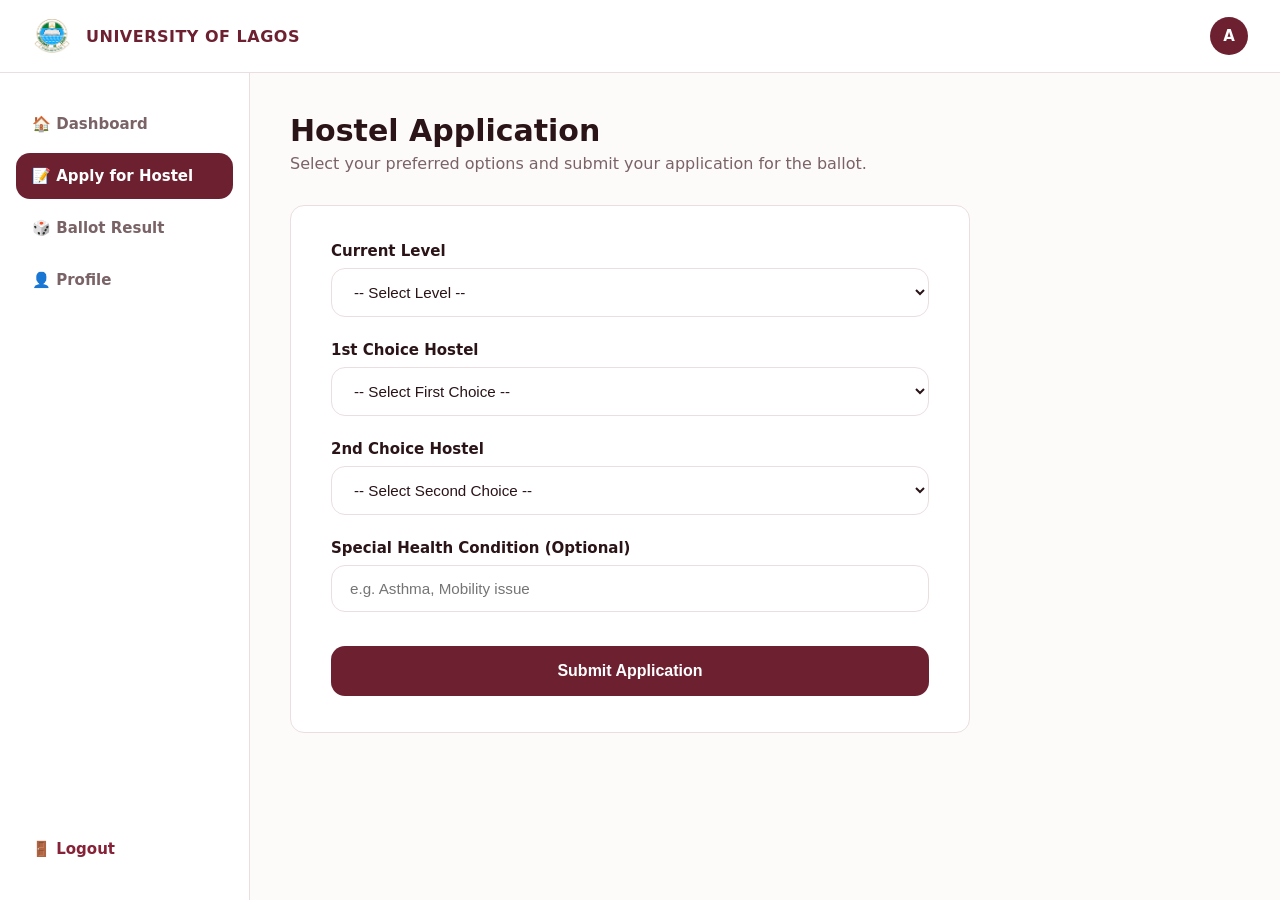
==== apply.html @ 0fb531a6 "added all files" ====
<!DOCTYPE html>
<html lang="en">
<head>
  <meta charset="UTF-8">
  <meta name="viewport" content="width=device-width, initial-scale=1.0">
  <title>Apply for Hostel - UNILAG</title>
  <link rel="stylesheet" href="dashboard.css">
</head>
<body>

  <input type="checkbox" id="menuToggle" class="menu-toggle">

  <header class="header">
    <div class="header-left">
      <label for="menuToggle" class="hamburger"><span></span><span></span><span></span></label>
      <img src="images/unilag-logo.png" alt="UNILAG logo" class="logo">
      <span class="header-title">UNIVERSITY OF LAGOS</span>
    </div>
    <div class="avatar">A</div>
  </header>

  <div class="layout">
    <aside class="sidebar">
      <nav>
        <a href="dashboard.html" class="nav-item">🏠 Dashboard</a>
        <a href="apply.html" class="nav-item active">📝 Apply for Hostel</a>
        <a href="ballot-result.html" class="nav-item">🎲 Ballot Result</a>
        <a href="profile.html" class="nav-item">👤 Profile</a>
      </nav>
      <a href="index.html" class="nav-item logout">🚪 Logout</a>
    </aside>

    <label for="menuToggle" class="overlay"></label>

    <main class="main">
      <h1>Hostel Application</h1>
      <p class="main-subtitle">Select your preferred options and submit your application for the ballot.</p>

      <div class="card form-card">
        <form action="ballot-result.html" method="GET">
          
          <div class="form-group">
            <label for="level">Current Level</label>
            <select id="level" required>
              <option value="">-- Select Level --</option>
              <option value="100">100 Level</option>
              <option value="200">200 Level</option>
              <option value="300">300 Level</option>
              <option value="400">400 Level / Final Year</option>
            </select>
          </div>

          <div class="form-group">
            <label for="hall1">1st Choice Hostel</label>
            <select id="hall1" required>
              <option value="">-- Select First Choice --</option>
              <option value="jafo">Jaja Hall</option>
              <option value="moremi">Moremi Hall</option>
              <option value="enanjoku">Eni Njoku Hall</option>
              <option value="mariere">Mariere Hall</option>
            </select>
          </div>

          <div class="form-group">
            <label for="hall2">2nd Choice Hostel</label>
            <select id="hall2">
              <option value="">-- Select Second Choice --</option>
              <option value="jafo">Jaja Hall</option>
              <option value="moremi">Moremi Hall</option>
              <option value="enanjoku">Eni Njoku Hall</option>
              <option value="mariere">Mariere Hall</option>
            </select>
          </div>

          <div class="form-group">
            <label for="health">Special Health Condition (Optional)</label>
            <input type="text" id="health" placeholder="e.g. Asthma, Mobility issue">
          </div>

          <button type="submit" class="submit-btn">Submit Application</button>
        </form>
      </div>
    </main>
  </div>

</body>
</html>
---- dashboard.css ----
:root {
  --primary: #6D2130;
  --primary-hover: #862237;
  --bg-dark: #4A1420;
  --bg-light: #FDFAFA;
  --text-dark: #2A1418;
  --text-light: #ffffff;
  --text-muted: #7A6367;
  --border-color: #EBDEE0;
  --radius-lg: 14px;
  --transition: 0.2s ease;
}

* {
  margin: 0;
  padding: 0;
  box-sizing: border-box;
}

body {
  font-family: 'Segoe UI', system-ui, -apple-system, sans-serif;
  background-color: var(--bg-light);
  color: var(--text-dark);
}

a {
  text-decoration: none;
  color: inherit;
}

.menu-toggle {
  display: none;
}

html:has(.menu-toggle:checked) {
  overflow: hidden;
}

/* ---------- HEADER ---------- */

.header {
  display: flex;
  align-items: center;
  justify-content: space-between;
  padding: 16px 32px;
  background: var(--text-light);
  border-bottom: 1.5px solid var(--border-color);
  position: sticky;
  top: 0;
  z-index: 20;
}

.header-left {
  display: flex;
  align-items: center;
  gap: 14px;
}

.logo {
  width: 40px;
  height: 40px;
  object-fit: contain;
}

.header-title {
  font-size: 1rem;
  font-weight: 800;
  color: var(--primary);
  letter-spacing: 0.5px;
}

.avatar {
  width: 38px;
  height: 38px;
  border-radius: 50%;
  background: var(--primary);
  color: var(--text-light);
  display: flex;
  align-items: center;
  justify-content: center;
  font-size: 0.9375rem;
  font-weight: 700;
}

.hamburger {
  display: none;
  flex-direction: column;
  gap: 5px;
  width: 24px;
  cursor: pointer;
}

.hamburger span {
  height: 2.5px;
  background: var(--primary);
  border-radius: 2px;
}

/* ---------- LAYOUT & SIDEBAR ---------- */

.layout {
  display: flex;
}

.sidebar {
  width: 250px;
  flex-shrink: 0;
  background: var(--text-light);
  border-right: 1.5px solid var(--border-color);
  padding: 28px 16px;
  display: flex;
  flex-direction: column;
  justify-content: space-between;
  position: fixed;
  top: 73px;
  left: 0;
  height: calc(100vh - 73px);
  z-index: 10;
}

.sidebar nav {
  display: flex;
  flex-direction: column;
  gap: 6px;
}

.nav-item {
  padding: 14px 16px;
  border-radius: var(--radius-lg);
  font-size: 0.9375rem;
  font-weight: 600;
  color: var(--text-muted);
  transition: background var(--transition), color var(--transition);
}

.nav-item:hover {
  background: #F7EDEF;
  color: var(--primary);
}

.nav-item.active {
  background: var(--primary);
  color: var(--text-light);
}

.nav-item.logout {
  color: var(--primary-hover);
}

.nav-item.logout:hover {
  background: #FDF3F2;
}

.overlay {
  display: none;
}

/* ---------- MAIN CONTENT ---------- */

.main {
  flex: 1;
  margin-left: 250px;
  padding: 40px;
}

.main h1 {
  font-size: 1.875rem;
  margin-bottom: 6px;
}

.main-subtitle {
  color: var(--text-muted);
  font-size: 1rem;
  margin-bottom: 32px;
}

.cards-grid {
  display: grid;
  grid-template-columns: repeat(auto-fit, minmax(280px, 1fr));
  gap: 20px;
}

.card {
  background: var(--text-light);
  padding: 24px;
  border-radius: var(--radius-lg);
  border: 1.5px solid var(--border-color);
}

.card h3 {
  font-size: 1.125rem;
  margin-bottom: 12px;
}

.card p {
  color: var(--text-muted);
  font-size: 0.9375rem;
}

.status-badge {
  display: inline-block;
  background: #FFF3C4;
  color: #856404;
  padding: 4px 12px;
  border-radius: 20px;
  font-size: 0.8125rem;
  font-weight: 700;
  margin-bottom: 10px;
}

.status-badge.success {
  background: #D1E7DD;
  color: #0F5132;
}

/* ---------- FORM & APPLY PAGE STYLES ---------- */

.form-card {
  max-width: 680px;
  padding: 36px 40px;
  margin-top: 10px;
}

.form-group {
  margin-bottom: 24px;
  display: flex;
  flex-direction: column;
}

.form-group label {
  display: block;
  font-size: 0.9375rem;
  font-weight: 600;
  margin-bottom: 8px;
  color: var(--text-dark);
}

select,
.form-group input[type="text"] {
  width: 100%;
  padding: 14px 18px;
  border: 1.5px solid var(--border-color);
  border-radius: var(--radius-lg);
  font-size: 0.95rem;
  color: var(--text-dark);
  background: var(--text-light);
  outline: none;
  transition: border-color var(--transition), box-shadow var(--transition);
}

select:focus,
.form-group input[type="text"]:focus {
  border-color: var(--primary-hover);
  box-shadow: 0 0 0 4px rgba(134, 34, 55, 0.12);
}

.submit-btn {
  width: 100%;
  background-color: var(--primary);
  color: var(--text-light);
  padding: 16px;
  border: none;
  border-radius: var(--radius-lg);
  font-size: 1rem;
  font-weight: 700;
  cursor: pointer;
  margin-top: 10px;
  transition: background var(--transition), transform 0.15s ease;
}

.submit-btn:hover {
  background-color: var(--primary-hover);
}

.submit-btn:active {
  transform: scale(0.98);
}

/* ---------- PROFILE & RESULTS PAGE STYLES ---------- */

.info-list {
  margin: 20px 0;
  display: flex;
  flex-direction: column;
  gap: 12px;
}

.info-list p {
  font-size: 0.95rem;
  border-bottom: 1px solid var(--border-color);
  padding-bottom: 8px;
}

.profile-header {
  display: flex;
  align-items: center;
  gap: 16px;
  margin-bottom: 20px;
}

.profile-avatar {
  width: 60px;
  height: 60px;
  border-radius: 50%;
  background: var(--primary);
  color: var(--text-light);
  display: flex;
  align-items: center;
  justify-content: center;
  font-size: 1.5rem;
  font-weight: 700;
}

/* ---------- RESPONSIVE ---------- */

@media (max-width: 768px) {
  .hamburger {
    display: flex;
  }

  .sidebar {
    top: 0;
    height: 100vh;
    z-index: 40;
    transform: translateX(-100%);
    transition: transform 0.25s ease;
    box-shadow: 0 0 40px rgba(0, 0, 0, 0.15);
  }

  .menu-toggle:checked ~ .layout .sidebar {
    transform: translateX(0);
  }

  .overlay {
    display: none;
    position: fixed;
    inset: 0;
    background: rgba(42, 20, 24, 0.4);
    z-index: 30;
  }

  .menu-toggle:checked ~ .layout .overlay {
    display: block;
  }

  .main {
    margin-left: 0;
    padding: 28px 20px;
  }

  .form-card {
    padding: 24px 20px;
  }
}
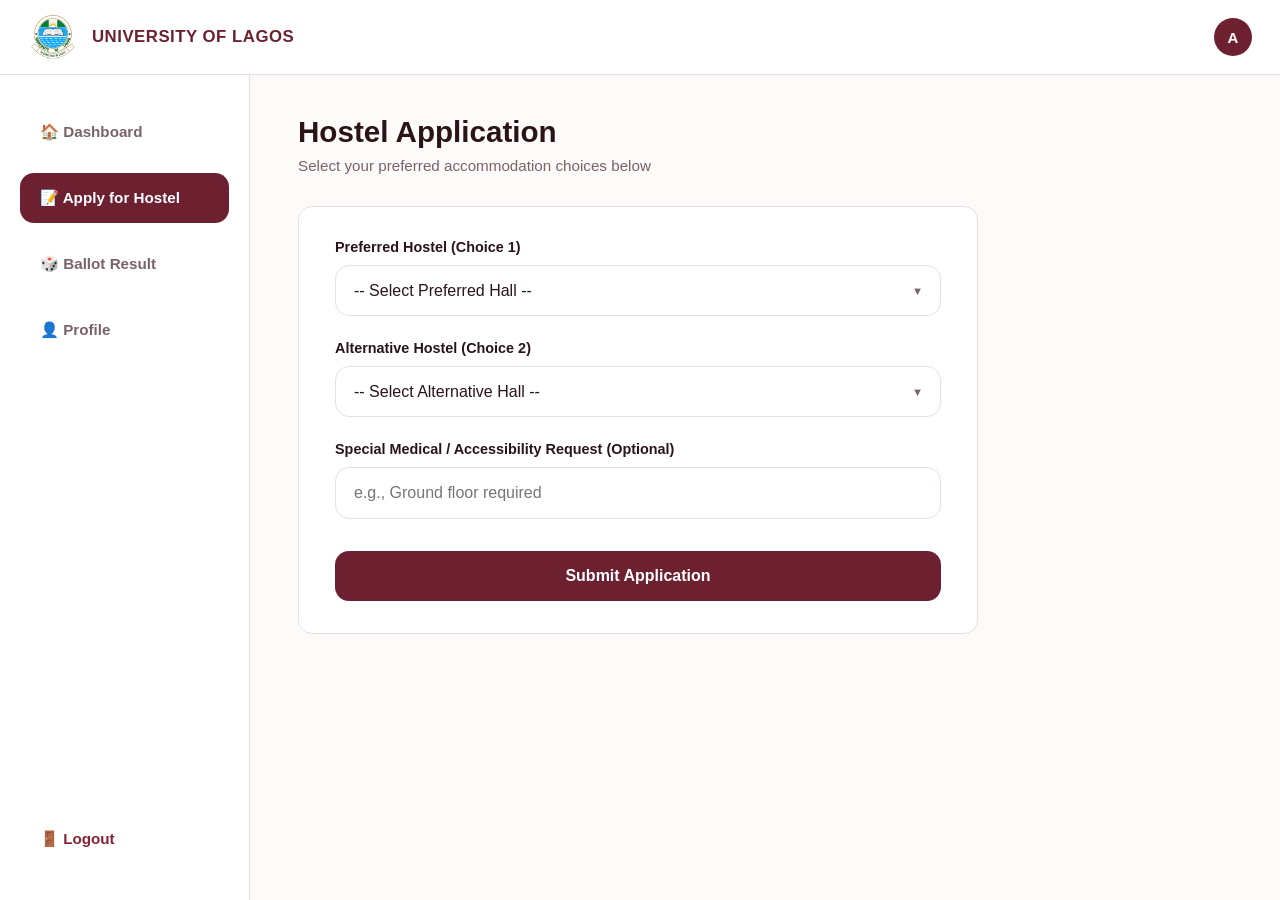
==== commit acf53da9: "spaced-ballot result.html" ====
--- a/apply.html
+++ b/apply.html
@@ -3,7 +3,7 @@
 <head>
   <meta charset="UTF-8">
   <meta name="viewport" content="width=device-width, initial-scale=1.0">
-  <title>Apply for Hostel - UNILAG</title>
+  <title>Apply for Hostel - UNILAG Hostel Balloting</title>
   <link rel="stylesheet" href="dashboard.css">
 </head>
 <body>
@@ -20,6 +20,7 @@
   </header>
 
   <div class="layout">
+
     <aside class="sidebar">
       <nav>
         <a href="dashboard.html" class="nav-item">🏠 Dashboard</a>
@@ -27,60 +28,56 @@
         <a href="ballot-result.html" class="nav-item">🎲 Ballot Result</a>
         <a href="profile.html" class="nav-item">👤 Profile</a>
       </nav>
+
       <a href="index.html" class="nav-item logout">🚪 Logout</a>
     </aside>
 
     <label for="menuToggle" class="overlay"></label>
 
     <main class="main">
-      <h1>Hostel Application</h1>
-      <p class="main-subtitle">Select your preferred options and submit your application for the ballot.</p>
+      <div class="welcome-banner">
+        <h1>Hostel Application</h1>
+        <p class="main-subtitle">Select your preferred accommodation choices below</p>
+      </div>
 
       <div class="card form-card">
-        <form action="ballot-result.html" method="GET">
-          
+        <form>
           <div class="form-group">
-            <label for="level">Current Level</label>
-            <select id="level" required>
-              <option value="">-- Select Level --</option>
-              <option value="100">100 Level</option>
-              <option value="200">200 Level</option>
-              <option value="300">300 Level</option>
-              <option value="400">400 Level / Final Year</option>
-            </select>
+            <label for="preferred-hall">Preferred Hostel (Choice 1)</label>
+            <div class="select-wrapper">
+              <select id="preferred-hall" name="preferred-hall" required>
+                <option value="">-- Select Preferred Hall --</option>
+                <option value="Jaja Hall">Jaja Hall</option>
+                <option value="Mariere Hall">Mariere Hall</option>
+                <option value="Eni Njoku Hall">Eni Njoku Hall</option>
+                <option value="Sodeinde Hall">Sodeinde Hall</option>
+              </select>
+            </div>
           </div>
 
           <div class="form-group">
-            <label for="hall1">1st Choice Hostel</label>
-            <select id="hall1" required>
-              <option value="">-- Select First Choice --</option>
-              <option value="jafo">Jaja Hall</option>
-              <option value="moremi">Moremi Hall</option>
-              <option value="enanjoku">Eni Njoku Hall</option>
-              <option value="mariere">Mariere Hall</option>
-            </select>
+            <label for="alternative-hall">Alternative Hostel (Choice 2)</label>
+            <div class="select-wrapper">
+              <select id="alternative-hall" name="alternative-hall" required>
+                <option value="">-- Select Alternative Hall --</option>
+                <option value="Jaja Hall">Jaja Hall</option>
+                <option value="Mariere Hall">Mariere Hall</option>
+                <option value="Eni Njoku Hall">Eni Njoku Hall</option>
+                <option value="Sodeinde Hall">Sodeinde Hall</option>
+              </select>
+            </div>
           </div>
 
           <div class="form-group">
-            <label for="hall2">2nd Choice Hostel</label>
-            <select id="hall2">
-              <option value="">-- Select Second Choice --</option>
-              <option value="jafo">Jaja Hall</option>
-              <option value="moremi">Moremi Hall</option>
-              <option value="enanjoku">Eni Njoku Hall</option>
-              <option value="mariere">Mariere Hall</option>
-            </select>
-          </div>
-
-          <div class="form-group">
-            <label for="health">Special Health Condition (Optional)</label>
-            <input type="text" id="health" placeholder="e.g. Asthma, Mobility issue">
+            <label for="special-request">Special Medical / Accessibility Request (Optional)</label>
+            <input type="text" id="special-request" placeholder="e.g., Ground floor required">
           </div>
 
           <button type="submit" class="submit-btn">Submit Application</button>
         </form>
       </div>
     </main>
+
   </div>
 
 </body>
--- a/dashboard.css
+++ b/dashboard.css
@@ -8,19 +8,21 @@
   --text-muted: #7A6367;
   --border-color: #EBDEE0;
   --radius-lg: 14px;
-  --transition: 0.2s ease;
+  --transition: 0.25s cubic-bezier(0.4, 0, 0.2, 1);
 }
 
 * {
   margin: 0;
   padding: 0;
   box-sizing: border-box;
+  -webkit-tap-highlight-color: transparent;
 }
 
 body {
-  font-family: 'Segoe UI', system-ui, -apple-system, sans-serif;
+  font-family: -apple-system, BlinkMacSystemFont, 'Segoe UI', Roboto, Helvetica, Arial, sans-serif;
   background-color: var(--bg-light);
   color: var(--text-dark);
+  min-height: 100dvh;
 }
 
 a {
@@ -32,8 +34,11 @@
   display: none;
 }
 
-html:has(.menu-toggle:checked) {
+/* Prevent background scrolling on iOS when drawer is open */
+html:has(.menu-toggle:checked),
+body:has(.menu-toggle:checked) {
   overflow: hidden;
+  height: 100dvh;
 }
 
 /* ---------- HEADER ---------- */
@@ -42,12 +47,13 @@
   display: flex;
   align-items: center;
   justify-content: space-between;
-  padding: 16px 32px;
+  padding: 12px 28px;
   background: var(--text-light);
   border-bottom: 1.5px solid var(--border-color);
   position: sticky;
   top: 0;
   z-index: 20;
+  padding-top: max(12px, env(safe-area-inset-top));
 }
 
 .header-left {
@@ -57,13 +63,13 @@
 }
 
 .logo {
-  width: 40px;
-  height: 40px;
+  width: 50px;
+  height: 50px;
   object-fit: contain;
 }
 
 .header-title {
-  font-size: 1rem;
+  font-size: 1.05rem;
   font-weight: 800;
   color: var(--primary);
   letter-spacing: 0.5px;
@@ -88,6 +94,7 @@
   gap: 5px;
   width: 24px;
   cursor: pointer;
+  padding: 4px;
 }
 
 .hamburger span {
@@ -96,10 +103,11 @@
   border-radius: 2px;
 }
 
-/* ---------- LAYOUT & SIDEBAR ---------- */
+/* ---------- SIDEBAR ---------- */
 
 .layout {
   display: flex;
+  min-height: calc(100dvh - 75px);
 }
 
 .sidebar {
@@ -107,30 +115,35 @@
   flex-shrink: 0;
   background: var(--text-light);
   border-right: 1.5px solid var(--border-color);
-  padding: 28px 16px;
+  padding: 32px 20px;
   display: flex;
   flex-direction: column;
   justify-content: space-between;
   position: fixed;
-  top: 73px;
+  top: 75px;
   left: 0;
-  height: calc(100vh - 73px);
+  height: calc(100dvh - 75px);
   z-index: 10;
+  overflow-y: auto;
+  padding-bottom: max(36px, env(safe-area-inset-bottom));
 }
 
 .sidebar nav {
   display: flex;
   flex-direction: column;
-  gap: 6px;
+  gap: 16px;
 }
 
 .nav-item {
-  padding: 14px 16px;
-  border-radius: var(--radius-lg);
-  font-size: 0.9375rem;
+  padding: 16px 20px;
+  border-radius: var(--radius-lg);
+  font-size: 0.95rem;
   font-weight: 600;
   color: var(--text-muted);
   transition: background var(--transition), color var(--transition);
+  display: flex;
+  align-items: center;
+  gap: 12px;
 }
 
 .nav-item:hover {
@@ -145,6 +158,7 @@
 
 .nav-item.logout {
   color: var(--primary-hover);
+  margin-top: auto;
 }
 
 .nav-item.logout:hover {
@@ -155,57 +169,81 @@
   display: none;
 }
 
-/* ---------- MAIN CONTENT ---------- */
+/* ---------- UNIFORM MAIN CONTAINER (ALL PAGES) ---------- */
 
 .main {
   flex: 1;
   margin-left: 250px;
-  padding: 40px;
+  padding: 40px 48px; /* Uniform padding across every page */
+  max-width: 1100px;
 }
 
 .main h1 {
-  font-size: 1.875rem;
-  margin-bottom: 6px;
+  font-size: 1.85rem;
+  margin-bottom: 8px;
 }
 
 .main-subtitle {
   color: var(--text-muted);
-  font-size: 1rem;
+  font-size: 0.95rem;
   margin-bottom: 32px;
-}
-
-.cards-grid {
-  display: grid;
-  grid-template-columns: repeat(auto-fit, minmax(280px, 1fr));
-  gap: 20px;
 }
 
 .card {
   background: var(--text-light);
-  padding: 24px;
+  padding: 28px 32px;
   border-radius: var(--radius-lg);
   border: 1.5px solid var(--border-color);
 }
 
 .card h3 {
-  font-size: 1.125rem;
-  margin-bottom: 12px;
-}
-
-.card p {
-  color: var(--text-muted);
-  font-size: 0.9375rem;
+  font-size: 1.15rem;
+  margin-bottom: 16px;
+}
+
+/* ---------- DASHBOARD SPECIFIC STYLES ---------- */
+
+.stats-grid {
+  display: grid;
+  grid-template-columns: repeat(auto-fit, minmax(240px, 1fr));
+  gap: 20px;
+  margin-bottom: 32px;
+}
+
+.stat-card {
+  background: var(--text-light);
+  padding: 22px 24px;
+  border-radius: var(--radius-lg);
+  border: 1.5px solid var(--border-color);
+  display: flex;
+  align-items: center;
+  gap: 18px;
+}
+
+.stat-icon {
+  font-size: 2rem;
+}
+
+.stat-card h4 {
+  font-size: 0.85rem;
+  color: var(--text-muted);
+  margin-bottom: 6px;
+}
+
+.stat-value {
+  font-size: 1.15rem;
+  font-weight: 700;
+  color: var(--text-dark);
 }
 
 .status-badge {
   display: inline-block;
   background: #FFF3C4;
   color: #856404;
-  padding: 4px 12px;
+  padding: 6px 14px;
   border-radius: 20px;
   font-size: 0.8125rem;
   font-weight: 700;
-  margin-bottom: 10px;
 }
 
 .status-badge.success {
@@ -213,12 +251,92 @@
   color: #0F5132;
 }
 
-/* ---------- FORM & APPLY PAGE STYLES ---------- */
+.content-grid {
+  display: grid;
+  grid-template-columns: 1fr 1fr;
+  gap: 28px;
+}
+
+.card-desc {
+  font-size: 0.9rem;
+  color: var(--text-muted);
+  margin-bottom: 20px;
+}
+
+.actions-list {
+  display: flex;
+  flex-direction: column;
+  gap: 14px;
+}
+
+.action-btn {
+  display: flex;
+  align-items: center;
+  justify-content: space-between;
+  padding: 16px 20px;
+  border-radius: var(--radius-lg);
+  border: 1.5px solid var(--border-color);
+  font-size: 0.9375rem;
+  font-weight: 600;
+  transition: all var(--transition);
+}
+
+.action-btn:hover {
+  border-color: var(--primary);
+  background: #F7EDEF;
+  color: var(--primary);
+}
+
+.action-btn.primary {
+  background: var(--primary);
+  color: var(--text-light);
+  border-color: var(--primary);
+}
+
+.action-btn.primary:hover {
+  background: var(--primary-hover);
+}
+
+.announcements-list {
+  display: flex;
+  flex-direction: column;
+  gap: 20px;
+  margin-top: 16px;
+}
+
+.announcement-item {
+  display: flex;
+  gap: 16px;
+  align-items: flex-start;
+  border-bottom: 1px solid var(--border-color);
+  padding-bottom: 16px;
+}
+
+.notice-date {
+  background: #F7EDEF;
+  color: var(--primary);
+  font-size: 0.75rem;
+  font-weight: 800;
+  padding: 8px 12px;
+  border-radius: 8px;
+  white-space: nowrap;
+}
+
+.announcement-item h5 {
+  font-size: 0.95rem;
+  margin-bottom: 6px;
+}
+
+.announcement-item p {
+  font-size: 0.85rem;
+  color: var(--text-muted);
+}
+
+/* ---------- APPLY PAGE FORM STYLES ---------- */
 
 .form-card {
   max-width: 680px;
-  padding: 36px 40px;
-  margin-top: 10px;
+  padding: 32px 36px;
 }
 
 .form-group {
@@ -229,23 +347,40 @@
 
 .form-group label {
   display: block;
-  font-size: 0.9375rem;
-  font-weight: 600;
-  margin-bottom: 8px;
+  font-size: 0.9rem;
+  font-weight: 700;
+  margin-bottom: 10px;
   color: var(--text-dark);
+}
+
+.select-wrapper {
+  position: relative;
+}
+
+.select-wrapper::after {
+  content: "▼";
+  font-size: 0.7rem;
+  color: var(--text-muted);
+  position: absolute;
+  right: 18px;
+  top: 50%;
+  transform: translateY(-50%);
+  pointer-events: none;
 }
 
 select,
 .form-group input[type="text"] {
   width: 100%;
-  padding: 14px 18px;
+  padding: 16px 18px;
   border: 1.5px solid var(--border-color);
   border-radius: var(--radius-lg);
-  font-size: 0.95rem;
+  font-size: 16px; /* Prevents iOS auto-zoom */
   color: var(--text-dark);
   background: var(--text-light);
   outline: none;
   transition: border-color var(--transition), box-shadow var(--transition);
+  -webkit-appearance: none;
+  appearance: none;
 }
 
 select:focus,
@@ -264,7 +399,7 @@
   font-size: 1rem;
   font-weight: 700;
   cursor: pointer;
-  margin-top: 10px;
+  margin-top: 8px;
   transition: background var(--transition), transform 0.15s ease;
 }
 
@@ -276,42 +411,76 @@
   transform: scale(0.98);
 }
 
-/* ---------- PROFILE & RESULTS PAGE STYLES ---------- */
-
-.info-list {
-  margin: 20px 0;
-  display: flex;
-  flex-direction: column;
-  gap: 12px;
-}
-
-.info-list p {
-  font-size: 0.95rem;
+/* ---------- PROFILE PAGE STYLES ---------- */
+
+.profile-card {
+  max-width: 680px;
+  padding: 32px 36px;
+}
+
+.profile-info-grid {
+  display: grid;
+  grid-template-columns: repeat(2, 1fr);
+  gap: 20px;
+}
+
+.info-group {
+  display: flex;
+  flex-direction: column;
+  gap: 6px;
+  padding: 14px 18px;
+  background: var(--bg-light);
+  border: 1.5px solid var(--border-color);
+  border-radius: var(--radius-lg);
+}
+
+.info-label {
+  font-size: 0.75rem;
+  font-weight: 700;
+  text-transform: uppercase;
+  letter-spacing: 0.5px;
+  color: var(--text-muted);
+}
+
+.info-value {
+  font-size: 1rem;
+  font-weight: 700;
+  color: var(--text-dark);
+}
+
+/* ---------- BALLOT RESULT PAGE STYLES ---------- */
+
+.ballot-result-container {
+  max-width: 680px;
+}
+
+.result-card {
+  padding: 32px 36px;
+  display: flex;
+  flex-direction: column;
+  gap: 20px;
+}
+
+.result-detail-row {
+  display: flex;
+  justify-content: space-between;
+  align-items: center;
+  padding: 14px 0;
   border-bottom: 1px solid var(--border-color);
-  padding-bottom: 8px;
-}
-
-.profile-header {
-  display: flex;
-  align-items: center;
-  gap: 16px;
-  margin-bottom: 20px;
-}
-
-.profile-avatar {
-  width: 60px;
-  height: 60px;
-  border-radius: 50%;
-  background: var(--primary);
-  color: var(--text-light);
-  display: flex;
-  align-items: center;
-  justify-content: center;
-  font-size: 1.5rem;
-  font-weight: 700;
-}
-
-/* ---------- RESPONSIVE ---------- */
+}
+
+.result-detail-row:last-child {
+  border-bottom: none;
+}
+
+/* ---------- RESPONSIVE BREAKPOINTS ---------- */
+
+@media (max-width: 900px) {
+  .content-grid {
+    grid-template-columns: 1fr;
+    gap: 20px;
+  }
+}
 
 @media (max-width: 768px) {
   .hamburger {
@@ -320,11 +489,15 @@
 
   .sidebar {
     top: 0;
-    height: 100vh;
+    left: 0;
+    width: 280px;
+    height: 100dvh;
     z-index: 40;
     transform: translateX(-100%);
-    transition: transform 0.25s ease;
-    box-shadow: 0 0 40px rgba(0, 0, 0, 0.15);
+    transition: transform var(--transition);
+    box-shadow: 10px 0 30px rgba(0, 0, 0, 0.15);
+    padding-top: max(32px, env(safe-area-inset-top));
+    padding-bottom: max(36px, env(safe-area-inset-bottom));
   }
 
   .menu-toggle:checked ~ .layout .sidebar {
@@ -332,23 +505,38 @@
   }
 
   .overlay {
-    display: none;
+    display: block;
     position: fixed;
     inset: 0;
-    background: rgba(42, 20, 24, 0.4);
+    background: rgba(42, 20, 24, 0.5);
+    backdrop-filter: blur(4px);
+    -webkit-backdrop-filter: blur(4px);
     z-index: 30;
+    opacity: 0;
+    pointer-events: none;
+    transition: opacity var(--transition);
   }
 
   .menu-toggle:checked ~ .layout .overlay {
-    display: block;
+    opacity: 1;
+    pointer-events: auto;
   }
 
   .main {
     margin-left: 0;
-    padding: 28px 20px;
-  }
-
-  .form-card {
     padding: 24px 20px;
+    padding-bottom: max(32px, env(safe-area-inset-bottom));
+  }
+
+  .profile-info-grid {
+    grid-template-columns: 1fr;
+    gap: 16px;
+  }
+
+  .card,
+  .form-card,
+  .profile-card,
+  .result-card {
+    padding: 24px 20px;
   }
 }
